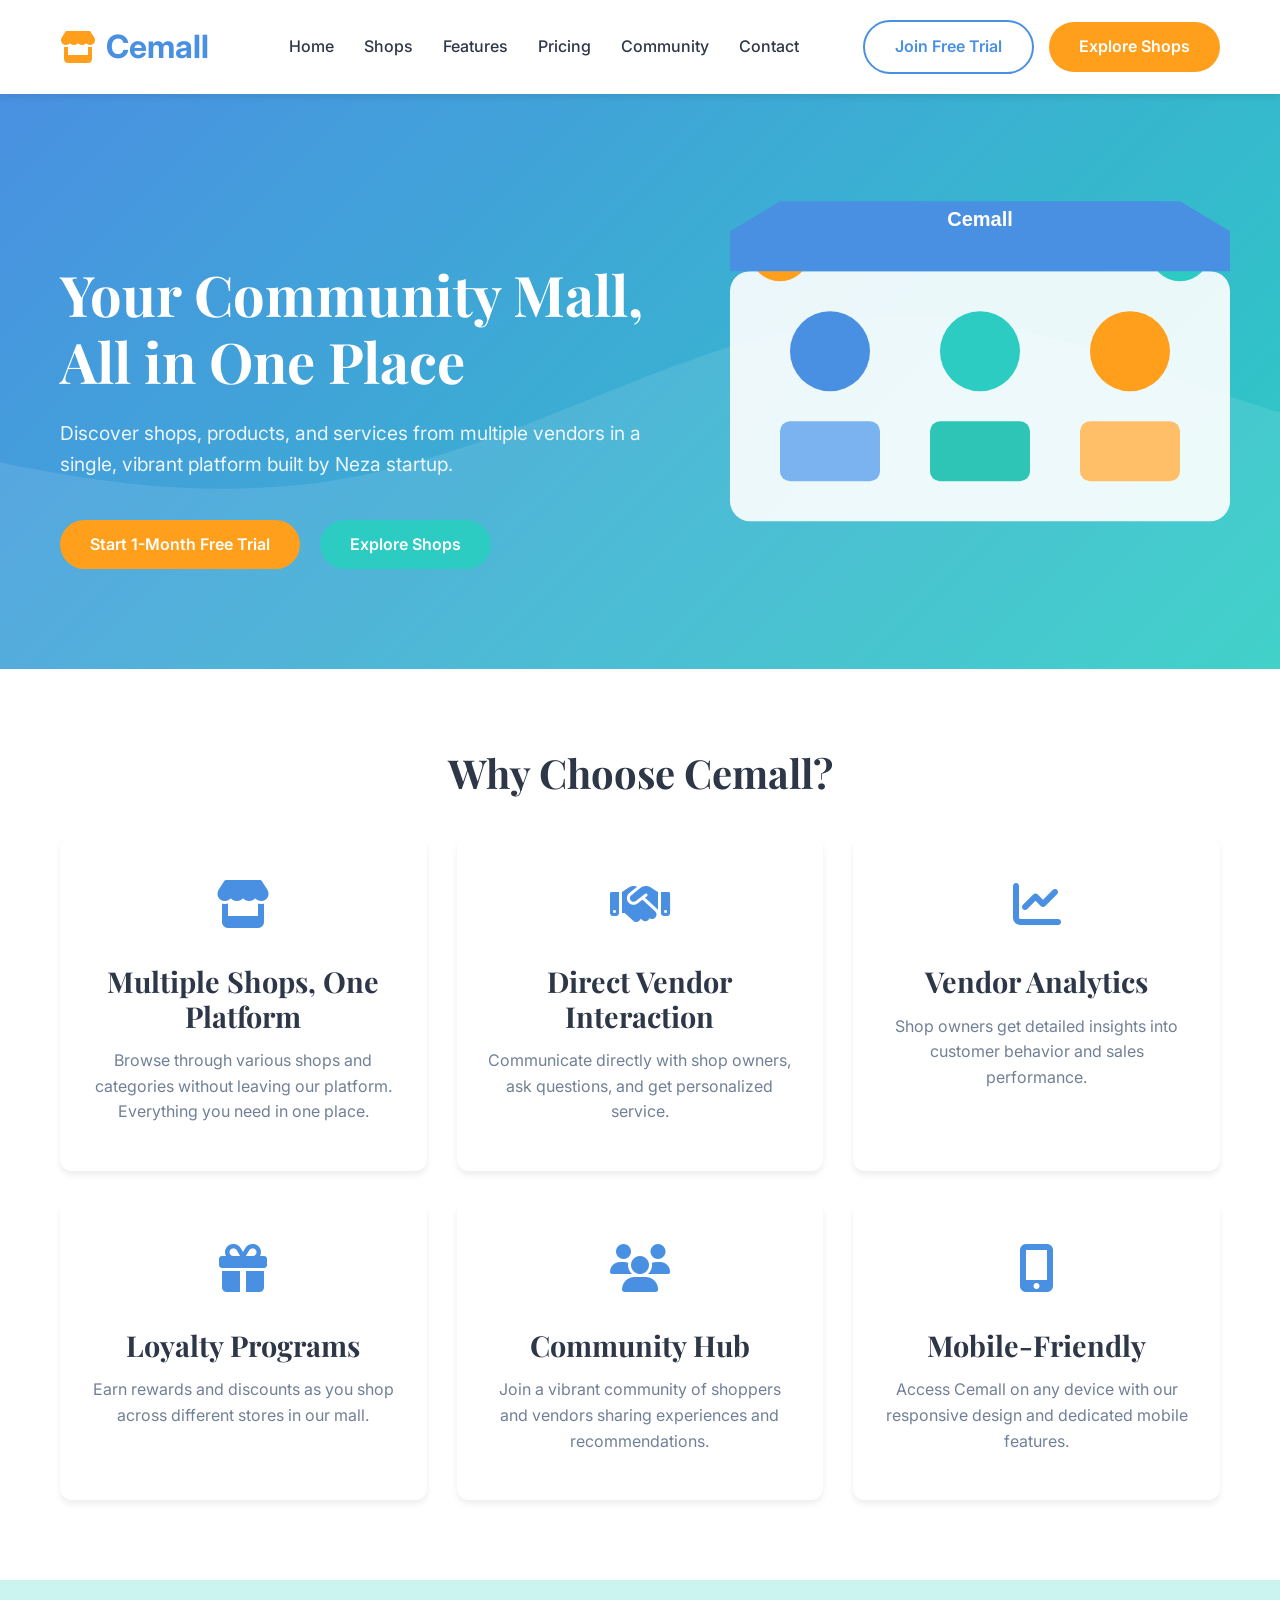
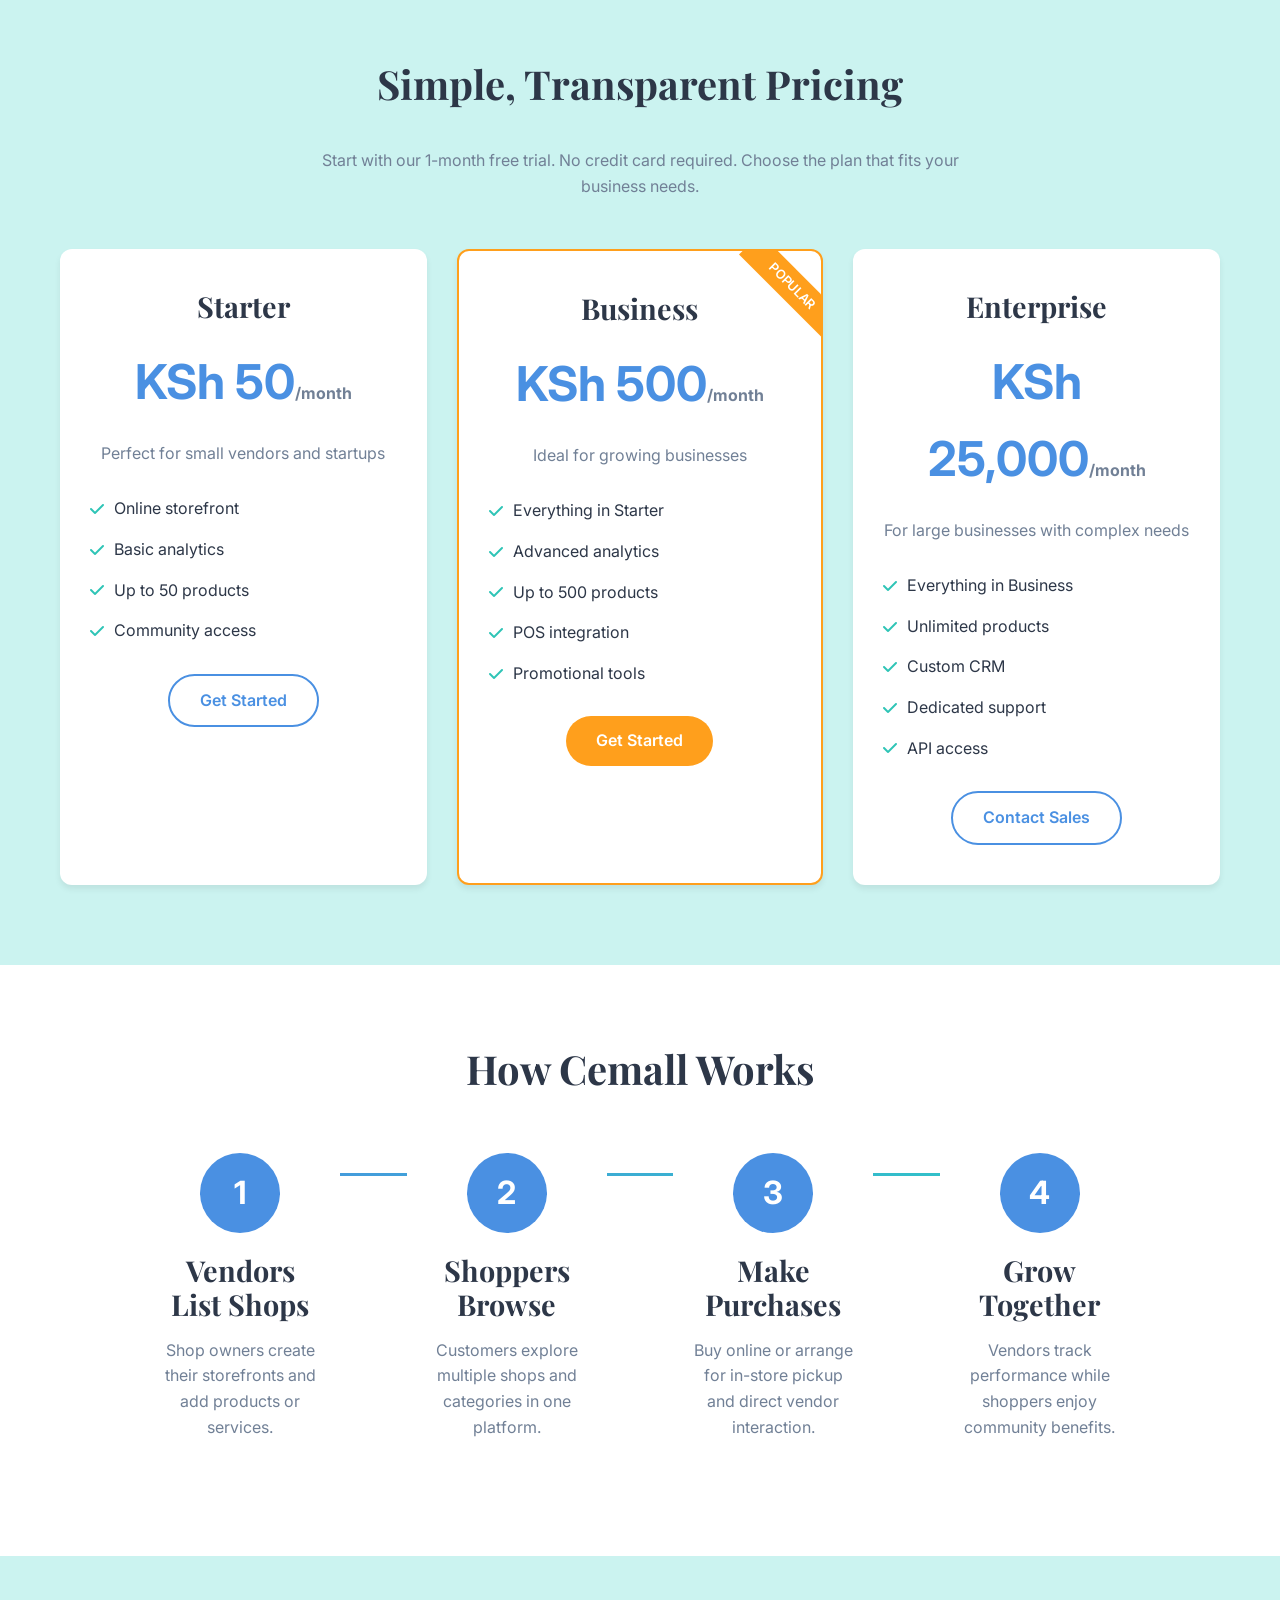
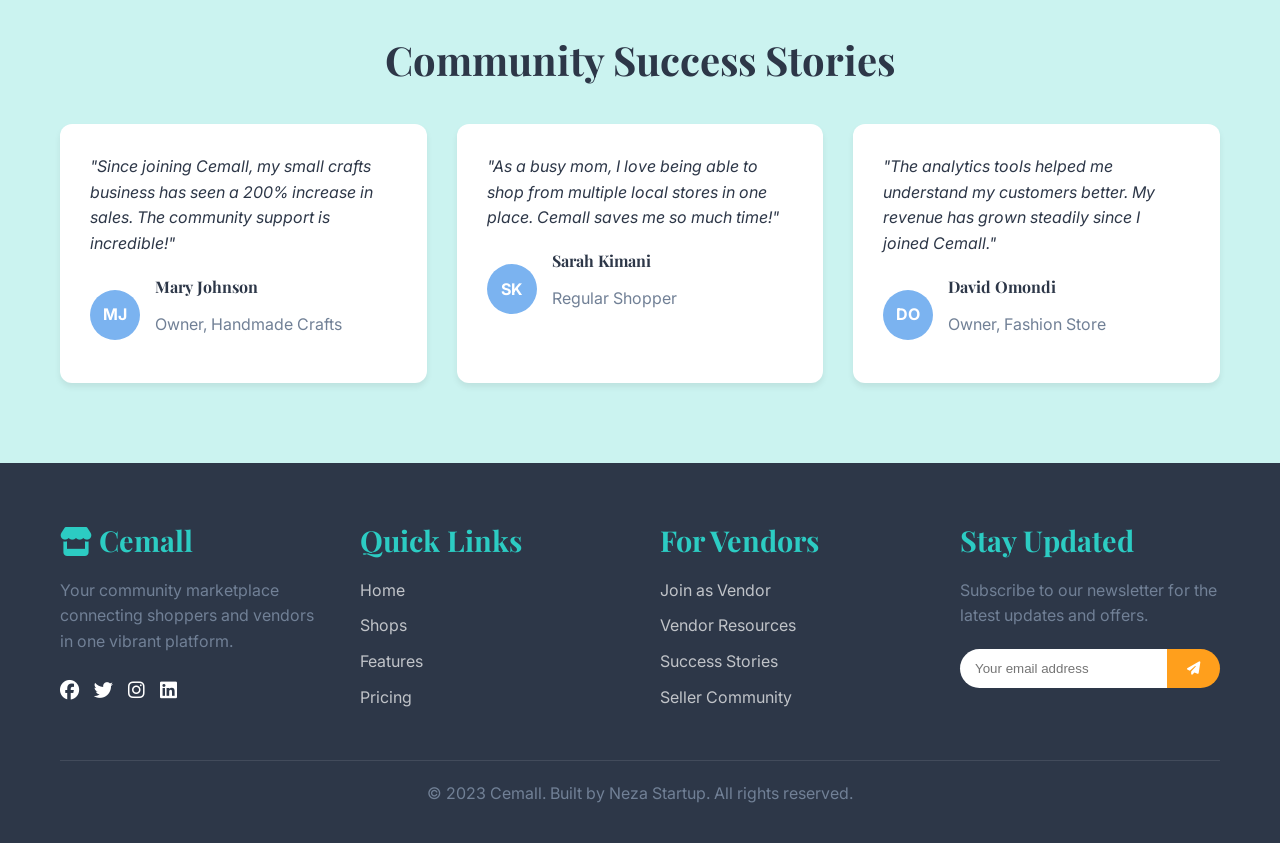
==== index.html @ 650019e2 "BeingCemall" ====
<!DOCTYPE html>
<html lang="en">

<head>
    <meta charset="UTF-8">
    <meta name="viewport" content="width=device-width, initial-scale=1.0">
    <title>Cemall - Community Enterprise Mall</title>
    <meta name="description"
        content="Discover shops, products, and services from multiple vendors in a single, vibrant platform.">

    <!-- Open Graph Meta Tags -->
    <meta property="og:title" content="Cemall - Your Community Mall, All in One Place">
    <meta property="og:description"
        content="Discover shops, products, and services from multiple vendors in a single, vibrant platform.">
    <meta property="og:type" content="website">

    <!-- Fonts -->
    <link
        href="https://fonts.googleapis.com/css2?family=Inter:wght@300;400;500;600;700&family=Playfair+Display:wght@700&display=swap"
        rel="stylesheet">

    <!-- Icons -->
    <link rel="stylesheet" href="https://cdnjs.cloudflare.com/ajax/libs/font-awesome/6.4.0/css/all.min.css">

    <style>
        :root {
            --primary-blue: #4A90E2;
            --secondary-blue: #7BB3F0;
            --teal: #2CCCC3;
            --orange: #FF9F1C;
            --light-orange: #FFBF69;
            --green: #2EC4B6;
            --light-green: #CBF3F0;
            --dark-text: #2D3748;
            --light-text: #718096;
            --background: #F7FAFC;
            --white: #FFFFFF;
            --shadow: 0 4px 6px rgba(0, 0, 0, 0.07);
            --shadow-lg: 0 10px 15px rgba(0, 0, 0, 0.1);
            --border-radius: 12px;
            --transition: all 0.3s ease;
        }

        * {
            margin: 0;
            padding: 0;
            box-sizing: border-box;
        }

        body {
            font-family: 'Inter', sans-serif;
            line-height: 1.6;
            color: var(--dark-text);
            background-color: var(--background);
            overflow-x: hidden;
        }

        h1,
        h2,
        h3,
        h4 {
            font-family: 'Playfair Display', serif;
            margin-bottom: 1rem;
            line-height: 1.2;
        }

        h1 {
            font-size: 3rem;
        }

        h2 {
            font-size: 2.5rem;
            text-align: center;
            margin-bottom: 2.5rem;
        }

        h3 {
            font-size: 1.8rem;
        }

        p {
            margin-bottom: 1rem;
            color: var(--light-text);
        }

        .container {
            width: 100%;
            max-width: 1200px;
            margin: 0 auto;
            padding: 0 20px;
        }

        section {
            padding: 80px 0;
        }

        .btn {
            display: inline-block;
            padding: 12px 30px;
            border-radius: 50px;
            font-weight: 600;
            text-decoration: none;
            text-align: center;
            cursor: pointer;
            transition: var(--transition);
            border: none;
            font-size: 1rem;
        }

        .btn-primary {
            background-color: var(--orange);
            color: white;
        }

        .btn-primary:hover {
            background-color: var(--light-orange);
            transform: translateY(-3px);
            box-shadow: var(--shadow-lg);
        }

        .btn-secondary {
            background-color: var(--teal);
            color: white;
        }

        .btn-secondary:hover {
            background-color: var(--green);
            transform: translateY(-3px);
            box-shadow: var(--shadow-lg);
        }

        .btn-outline {
            background-color: transparent;
            border: 2px solid var(--primary-blue);
            color: var(--primary-blue);
        }

        .btn-outline:hover {
            background-color: var(--primary-blue);
            color: white;
            transform: translateY(-3px);
        }

        /* Header Styles */
        header {
            background-color: var(--white);
            box-shadow: var(--shadow);
            position: fixed;
            width: 100%;
            top: 0;
            z-index: 1000;
        }

        .navbar {
            display: flex;
            justify-content: space-between;
            align-items: center;
            padding: 20px 0;
        }

        .logo {
            font-size: 2rem;
            font-weight: 700;
            color: var(--primary-blue);
            text-decoration: none;
            display: flex;
            align-items: center;
        }

        .logo i {
            margin-right: 10px;
            color: var(--orange);
        }

        .nav-links {
            display: flex;
            list-style: none;
        }

        .nav-links li {
            margin-left: 30px;
        }

        .nav-links a {
            text-decoration: none;
            color: var(--dark-text);
            font-weight: 500;
            transition: var(--transition);
        }

        .nav-links a:hover {
            color: var(--primary-blue);
        }

        .nav-actions {
            display: flex;
            align-items: center;
        }

        .nav-actions .btn {
            margin-left: 15px;
        }

        .hamburger {
            display: none;
            cursor: pointer;
            font-size: 1.5rem;
        }

        /* Hero Section */
        .hero {
            background: linear-gradient(135deg, var(--primary-blue) 0%, var(--teal) 100%);
            color: white;
            padding: 180px 0 100px;
            margin-top: 80px;
            position: relative;
            overflow: hidden;
        }

        .hero::before {
            content: "";
            position: absolute;
            top: 0;
            left: 0;
            width: 100%;
            height: 100%;
            background-image: url('data:image/svg+xml;utf8,<svg xmlns="http://www.w3.org/2000/svg" viewBox="0 0 1440 320"><path fill="%23ffffff" fill-opacity="0.1" d="M0,96L48,112C96,128,192,160,288,186.7C384,213,480,235,576,213.3C672,192,768,128,864,128C960,128,1056,192,1152,197.3C1248,203,1344,149,1392,122.7L1440,96L1440,320L1392,320C1344,320,1248,320,1152,320C1056,320,960,320,864,320C768,320,672,320,576,320C480,320,384,320,288,320C192,320,96,320,48,320L0,320Z"></path></svg>');
            background-size: cover;
            background-position: center;
        }

        .hero-content {
            position: relative;
            z-index: 1;
            max-width: 600px;
        }

        .hero h1 {
            font-size: 3.5rem;
            margin-bottom: 1.5rem;
            color: white;
        }

        .hero p {
            font-size: 1.2rem;
            margin-bottom: 2.5rem;
            color: rgba(255, 255, 255, 0.9);
        }

        .hero-actions {
            display: flex;
            gap: 20px;
        }

        .hero-image {
            position: absolute;
            right: 0;
            top: 50%;
            transform: translateY(-50%);
            width: 50%;
            max-width: 600px;
            z-index: 1;
        }

        .hero-image img {
            width: 100%;
            height: auto;
        }

        /* Features Section */
        .features {
            background-color: var(--white);
        }

        .features-grid {
            display: grid;
            grid-template-columns: repeat(auto-fit, minmax(300px, 1fr));
            gap: 30px;
        }

        .feature-card {
            background: var(--white);
            border-radius: var(--border-radius);
            padding: 30px;
            box-shadow: var(--shadow);
            transition: var(--transition);
            text-align: center;
        }

        .feature-card:hover {
            transform: translateY(-10px);
            box-shadow: var(--shadow-lg);
        }

        .feature-icon {
            font-size: 3rem;
            margin-bottom: 20px;
            color: var(--primary-blue);
        }

        .feature-card h3 {
            margin-bottom: 15px;
        }

        /* Pricing Section */
        .pricing {
            background-color: var(--light-green);
        }

        .pricing-intro {
            text-align: center;
            max-width: 700px;
            margin: 0 auto 50px;
        }

        .pricing-grid {
            display: grid;
            grid-template-columns: repeat(auto-fit, minmax(300px, 1fr));
            gap: 30px;
        }

        .pricing-card {
            background: var(--white);
            border-radius: var(--border-radius);
            padding: 40px 30px;
            box-shadow: var(--shadow);
            transition: var(--transition);
            text-align: center;
            position: relative;
            overflow: hidden;
        }

        .pricing-card.featured {
            transform: scale(1.05);
            border: 2px solid var(--orange);
        }

        .pricing-card.featured::before {
            content: "POPULAR";
            position: absolute;
            top: 20px;
            right: -30px;
            background: var(--orange);
            color: white;
            padding: 5px 30px;
            transform: rotate(45deg);
            font-size: 0.8rem;
            font-weight: 600;
        }

        .pricing-card:hover {
            transform: translateY(-10px);
            box-shadow: var(--shadow-lg);
        }

        .pricing-card.featured:hover {
            transform: scale(1.05) translateY(-10px);
        }

        .price {
            font-size: 3rem;
            font-weight: 700;
            color: var(--primary-blue);
            margin: 20px 0;
        }

        .price span {
            font-size: 1rem;
            color: var(--light-text);
        }

        .pricing-features {
            list-style: none;
            margin: 30px 0;
            text-align: left;
        }

        .pricing-features li {
            margin-bottom: 15px;
            display: flex;
            align-items: center;
        }

        .pricing-features li i {
            color: var(--green);
            margin-right: 10px;
        }

        /* How It Works Section */
        .how-it-works {
            background-color: var(--white);
        }

        .steps {
            display: flex;
            justify-content: space-between;
            max-width: 1000px;
            margin: 0 auto;
            position: relative;
        }

        .steps::before {
            content: "";
            position: absolute;
            top: 40px;
            left: 0;
            width: 100%;
            height: 3px;
            background: linear-gradient(to right, var(--primary-blue), var(--teal));
            z-index: 0;
        }

        .step {
            text-align: center;
            position: relative;
            z-index: 1;
            background: var(--white);
            padding: 20px;
            width: 200px;
        }

        .step-number {
            width: 80px;
            height: 80px;
            border-radius: 50%;
            background: var(--primary-blue);
            color: white;
            display: flex;
            align-items: center;
            justify-content: center;
            font-size: 2rem;
            font-weight: 700;
            margin: 0 auto 20px;
        }

        /* Testimonials Section */
        .testimonials {
            background-color: var(--light-green);
        }

        .testimonials-grid {
            display: grid;
            grid-template-columns: repeat(auto-fit, minmax(300px, 1fr));
            gap: 30px;
        }

        .testimonial-card {
            background: var(--white);
            border-radius: var(--border-radius);
            padding: 30px;
            box-shadow: var(--shadow);
        }

        .testimonial-content {
            font-style: italic;
            margin-bottom: 20px;
        }

        .testimonial-author {
            display: flex;
            align-items: center;
        }

        .author-avatar {
            width: 50px;
            height: 50px;
            border-radius: 50%;
            background-color: var(--secondary-blue);
            display: flex;
            align-items: center;
            justify-content: center;
            color: white;
            font-weight: 700;
            margin-right: 15px;
        }

        /* Footer */
        footer {
            background-color: var(--dark-text);
            color: var(--white);
            padding: 60px 0 20px;
        }

        .footer-content {
            display: grid;
            grid-template-columns: repeat(auto-fit, minmax(250px, 1fr));
            gap: 40px;
            margin-bottom: 40px;
        }

        .footer-section h3 {
            color: var(--teal);
            margin-bottom: 20px;
        }

        .footer-links {
            list-style: none;
        }

        .footer-links li {
            margin-bottom: 10px;
        }

        .footer-links a {
            color: rgba(255, 255, 255, 0.7);
            text-decoration: none;
            transition: var(--transition);
        }

        .footer-links a:hover {
            color: var(--teal);
        }

        .newsletter-form {
            display: flex;
            margin-top: 20px;
        }

        .newsletter-input {
            flex: 1;
            padding: 12px 15px;
            border: none;
            border-radius: 50px 0 0 50px;
            outline: none;
        }

        .newsletter-btn {
            background: var(--orange);
            color: white;
            border: none;
            padding: 0 20px;
            border-radius: 0 50px 50px 0;
            cursor: pointer;
        }

        .social-links {
            display: flex;
            gap: 15px;
            margin-top: 20px;
        }

        .social-links a {
            color: white;
            font-size: 1.2rem;
            transition: var(--transition);
        }

        .social-links a:hover {
            color: var(--teal);
        }

        .footer-bottom {
            text-align: center;
            padding-top: 20px;
            border-top: 1px solid rgba(255, 255, 255, 0.1);
            color: rgba(255, 255, 255, 0.7);
        }

        /* Responsive Design */
        @media (max-width: 992px) {
            h1 {
                font-size: 2.5rem;
            }

            h2 {
                font-size: 2rem;
            }

            .hero-image {
                display: none;
            }

            .hero-content {
                max-width: 100%;
                text-align: center;
            }

            .steps {
                flex-direction: column;
                align-items: center;
            }

            .steps::before {
                display: none;
            }

            .step {
                margin-bottom: 40px;
                width: 100%;
                max-width: 400px;
            }
        }

        @media (max-width: 768px) {
            .navbar {
                flex-wrap: wrap;
            }

            .nav-links {
                display: none;
                width: 100%;
                flex-direction: column;
                margin-top: 20px;
            }

            .nav-links.active {
                display: flex;
            }

            .nav-links li {
                margin: 10px 0;
            }

            .hamburger {
                display: block;
            }

            .nav-actions {
                margin-left: auto;
            }

            .hero-actions {
                flex-direction: column;
                align-items: center;
            }

            .pricing-card.featured {
                transform: scale(1);
            }

            .pricing-card.featured:hover {
                transform: translateY(-10px);
            }
        }

        @media (max-width: 576px) {
            section {
                padding: 60px 0;
            }

            h1 {
                font-size: 2rem;
            }

            h2 {
                font-size: 1.8rem;
            }

            .hero {
                padding: 150px 0 80px;
            }
        }

        /* Animation Classes */
        .fade-in {
            opacity: 0;
            transform: translateY(30px);
            transition: opacity 0.6s ease, transform 0.6s ease;
        }

        .fade-in.visible {
            opacity: 1;
            transform: translateY(0);
        }
    </style>
</head>

<body>
    <!-- Header -->
    <header>
        <div class="container">
            <nav class="navbar">
                <a href="#" class="logo">
                    <i class="fas fa-store"></i>
                    Cemall
                </a>

                <ul class="nav-links">
                    <li><a href="#">Home</a></li>
                    <li><a href="#features">Shops</a></li>
                    <li><a href="#features">Features</a></li>
                    <li><a href="#pricing">Pricing</a></li>
                    <li><a href="#testimonials">Community</a></li>
                    <li><a href="#contact">Contact</a></li>
                </ul>

                <div class="nav-actions">
                    <a href="#" class="btn btn-outline">Join Free Trial</a>
                    <a href="#" class="btn btn-primary">Explore Shops</a>
                    <div class="hamburger">
                        <i class="fas fa-bars"></i>
                    </div>
                </div>
            </nav>
        </div>
    </header>

    <!-- Hero Section -->
    <section class="hero">
        <div class="container">
            <div class="hero-content fade-in">
                <h1>Your Community Mall, All in One Place</h1>
                <p>Discover shops, products, and services from multiple vendors in a single, vibrant platform built by
                    Neza startup.</p>
                <div class="hero-actions">
                    <a href="#" class="btn btn-primary">Start 1-Month Free Trial</a>
                    <a href="#" class="btn btn-secondary">Explore Shops</a>
                </div>
            </div>
            <div class="hero-image">
                <!-- Illustration placeholder -->
                <svg viewBox="0 0 600 400" xmlns="http://www.w3.org/2000/svg">
                    <rect x="50" y="100" width="500" height="250" rx="20" fill="#FFFFFF" opacity="0.9" />
                    <circle cx="150" cy="180" r="40" fill="#4A90E2" />
                    <circle cx="300" cy="180" r="40" fill="#2CCCC3" />
                    <circle cx="450" cy="180" r="40" fill="#FF9F1C" />
                    <rect x="100" y="250" width="100" height="60" rx="10" fill="#7BB3F0" />
                    <rect x="250" y="250" width="100" height="60" rx="10" fill="#2EC4B6" />
                    <rect x="400" y="250" width="100" height="60" rx="10" fill="#FFBF69" />
                    <circle cx="100" cy="80" r="30" fill="#FF9F1C" />
                    <circle cx="500" cy="80" r="30" fill="#2CCCC3" />
                    <path d="M50 100 L50 60 L100 30 L500 30 L550 60 L550 100 Z" fill="#4A90E2" />
                    <text x="300" y="55" text-anchor="middle" fill="white" font-family="Arial" font-size="20"
                        font-weight="bold">Cemall</text>
                </svg>
            </div>
        </div>
    </section>

    <!-- Features Section -->
    <section id="features" class="features">
        <div class="container">
            <h2>Why Choose Cemall?</h2>
            <div class="features-grid">
                <div class="feature-card fade-in">
                    <div class="feature-icon">
                        <i class="fas fa-store"></i>
                    </div>
                    <h3>Multiple Shops, One Platform</h3>
                    <p>Browse through various shops and categories without leaving our platform. Everything you need in
                        one place.</p>
                </div>

                <div class="feature-card fade-in">
                    <div class="feature-icon">
                        <i class="fas fa-handshake"></i>
                    </div>
                    <h3>Direct Vendor Interaction</h3>
                    <p>Communicate directly with shop owners, ask questions, and get personalized service.</p>
                </div>

                <div class="feature-card fade-in">
                    <div class="feature-icon">
                        <i class="fas fa-chart-line"></i>
                    </div>
                    <h3>Vendor Analytics</h3>
                    <p>Shop owners get detailed insights into customer behavior and sales performance.</p>
                </div>

                <div class="feature-card fade-in">
                    <div class="feature-icon">
                        <i class="fas fa-gift"></i>
                    </div>
                    <h3>Loyalty Programs</h3>
                    <p>Earn rewards and discounts as you shop across different stores in our mall.</p>
                </div>

                <div class="feature-card fade-in">
                    <div class="feature-icon">
                        <i class="fas fa-users"></i>
                    </div>
                    <h3>Community Hub</h3>
                    <p>Join a vibrant community of shoppers and vendors sharing experiences and recommendations.</p>
                </div>

                <div class="feature-card fade-in">
                    <div class="feature-icon">
                        <i class="fas fa-mobile-alt"></i>
                    </div>
                    <h3>Mobile-Friendly</h3>
                    <p>Access Cemall on any device with our responsive design and dedicated mobile features.</p>
                </div>
            </div>
        </div>
    </section>

    <!-- Pricing Section -->
    <section id="pricing" class="pricing">
        <div class="container">
            <h2>Simple, Transparent Pricing</h2>
            <div class="pricing-intro">
                <p>Start with our 1-month free trial. No credit card required. Choose the plan that fits your business
                    needs.</p>
            </div>

            <div class="pricing-grid">
                <div class="pricing-card fade-in">
                    <h3>Starter</h3>
                    <div class="price">KSh 50<span>/month</span></div>
                    <p>Perfect for small vendors and startups</p>
                    <ul class="pricing-features">
                        <li><i class="fas fa-check"></i> Online storefront</li>
                        <li><i class="fas fa-check"></i> Basic analytics</li>
                        <li><i class="fas fa-check"></i> Up to 50 products</li>
                        <li><i class="fas fa-check"></i> Community access</li>
                    </ul>
                    <a href="#" class="btn btn-outline">Get Started</a>
                </div>

                <div class="pricing-card featured fade-in">
                    <h3>Business</h3>
                    <div class="price">KSh 500<span>/month</span></div>
                    <p>Ideal for growing businesses</p>
                    <ul class="pricing-features">
                        <li><i class="fas fa-check"></i> Everything in Starter</li>
                        <li><i class="fas fa-check"></i> Advanced analytics</li>
                        <li><i class="fas fa-check"></i> Up to 500 products</li>
                        <li><i class="fas fa-check"></i> POS integration</li>
                        <li><i class="fas fa-check"></i> Promotional tools</li>
                    </ul>
                    <a href="#" class="btn btn-primary">Get Started</a>
                </div>

                <div class="pricing-card fade-in">
                    <h3>Enterprise</h3>
                    <div class="price">KSh 25,000<span>/month</span></div>
                    <p>For large businesses with complex needs</p>
                    <ul class="pricing-features">
                        <li><i class="fas fa-check"></i> Everything in Business</li>
                        <li><i class="fas fa-check"></i> Unlimited products</li>
                        <li><i class="fas fa-check"></i> Custom CRM</li>
                        <li><i class="fas fa-check"></i> Dedicated support</li>
                        <li><i class="fas fa-check"></i> API access</li>
                    </ul>
                    <a href="#" class="btn btn-outline">Contact Sales</a>
                </div>
            </div>
        </div>
    </section>

    <!-- How It Works Section -->
    <section class="how-it-works">
        <div class="container">
            <h2>How Cemall Works</h2>
            <div class="steps">
                <div class="step fade-in">
                    <div class="step-number">1</div>
                    <h3>Vendors List Shops</h3>
                    <p>Shop owners create their storefronts and add products or services.</p>
                </div>

                <div class="step fade-in">
                    <div class="step-number">2</div>
                    <h3>Shoppers Browse</h3>
                    <p>Customers explore multiple shops and categories in one platform.</p>
                </div>

                <div class="step fade-in">
                    <div class="step-number">3</div>
                    <h3>Make Purchases</h3>
                    <p>Buy online or arrange for in-store pickup and direct vendor interaction.</p>
                </div>

                <div class="step fade-in">
                    <div class="step-number">4</div>
                    <h3>Grow Together</h3>
                    <p>Vendors track performance while shoppers enjoy community benefits.</p>
                </div>
            </div>
        </div>
    </section>

    <!-- Testimonials Section -->
    <section id="testimonials" class="testimonials">
        <div class="container">
            <h2>Community Success Stories</h2>
            <div class="testimonials-grid">
                <div class="testimonial-card fade-in">
                    <div class="testimonial-content">
                        "Since joining Cemall, my small crafts business has seen a 200% increase in sales. The community
                        support is incredible!"
                    </div>
                    <div class="testimonial-author">
                        <div class="author-avatar">MJ</div>
                        <div>
                            <h4>Mary Johnson</h4>
                            <p>Owner, Handmade Crafts</p>
                        </div>
                    </div>
                </div>

                <div class="testimonial-card fade-in">
                    <div class="testimonial-content">
                        "As a busy mom, I love being able to shop from multiple local stores in one place. Cemall saves
                        me so much time!"
                    </div>
                    <div class="testimonial-author">
                        <div class="author-avatar">SK</div>
                        <div>
                            <h4>Sarah Kimani</h4>
                            <p>Regular Shopper</p>
                        </div>
                    </div>
                </div>

                <div class="testimonial-card fade-in">
                    <div class="testimonial-content">
                        "The analytics tools helped me understand my customers better. My revenue has grown steadily
                        since I joined Cemall."
                    </div>
                    <div class="testimonial-author">
                        <div class="author-avatar">DO</div>
                        <div>
                            <h4>David Omondi</h4>
                            <p>Owner, Fashion Store</p>
                        </div>
                    </div>
                </div>
            </div>
        </div>
    </section>

    <!-- Footer -->
    <footer id="contact">
        <div class="container">
            <div class="footer-content">
                <div class="footer-section">
                    <h3><i class="fas fa-store"></i> Cemall</h3>
                    <p>Your community marketplace connecting shoppers and vendors in one vibrant platform.</p>
                    <div class="social-links">
                        <a href="#"><i class="fab fa-facebook"></i></a>
                        <a href="#"><i class="fab fa-twitter"></i></a>
                        <a href="#"><i class="fab fa-instagram"></i></a>
                        <a href="#"><i class="fab fa-linkedin"></i></a>
                    </div>
                </div>

                <div class="footer-section">
                    <h3>Quick Links</h3>
                    <ul class="footer-links">
                        <li><a href="#">Home</a></li>
                        <li><a href="#features">Shops</a></li>
                        <li><a href="#features">Features</a></li>
                        <li><a href="#pricing">Pricing</a></li>
                    </ul>
                </div>

                <div class="footer-section">
                    <h3>For Vendors</h3>
                    <ul class="footer-links">
                        <li><a href="#">Join as Vendor</a></li>
                        <li><a href="#">Vendor Resources</a></li>
                        <li><a href="#">Success Stories</a></li>
                        <li><a href="#">Seller Community</a></li>
                    </ul>
                </div>

                <div class="footer-section">
                    <h3>Stay Updated</h3>
                    <p>Subscribe to our newsletter for the latest updates and offers.</p>
                    <form class="newsletter-form">
                        <input type="email" class="newsletter-input" placeholder="Your email address">
                        <button type="submit" class="newsletter-btn"><i class="fas fa-paper-plane"></i></button>
                    </form>
                </div>
            </div>

            <div class="footer-bottom">
                <p>&copy; 2023 Cemall. Built by Neza Startup. All rights reserved.</p>
            </div>
        </div>
    </footer>

    <script>
        // Mobile menu toggle
        document.querySelector('.hamburger').addEventListener('click', function () {
            document.querySelector('.nav-links').classList.toggle('active');
        });

        // Scroll animations
        function checkVisibility() {
            const elements = document.querySelectorAll('.fade-in');

            elements.forEach(element => {
                const elementTop = element.getBoundingClientRect().top;
                const elementVisible = 150;

                if (elementTop < window.innerHeight - elementVisible) {
                    element.classList.add('visible');
                }
            });
        }

        // Check visibility on scroll and load
        window.addEventListener('scroll', checkVisibility);
        window.addEventListener('load', checkVisibility);

        // Smooth scrolling for anchor links
        document.querySelectorAll('a[href^="#"]').forEach(anchor => {
            anchor.addEventListener('click', function (e) {
                e.preventDefault();

                const targetId = this.getAttribute('href');
                if (targetId === '#') return;

                const targetElement = document.querySelector(targetId);
                if (targetElement) {
                    window.scrollTo({
                        top: targetElement.offsetTop - 80,
                        behavior: 'smooth'
                    });

                    // Close mobile menu if open
                    document.querySelector('.nav-links').classList.remove('active');
                }
            });
        });

        // Add animation to pricing cards on hover
        document.querySelectorAll('.pricing-card').forEach(card => {
            card.addEventListener('mouseenter', function () {
                this.style.transform = this.classList.contains('featured') ?
                    'scale(1.05) translateY(-10px)' : 'translateY(-10px)';
            });

            card.addEventListener('mouseleave', function () {
                this.style.transform = this.classList.contains('featured') ?
                    'scale(1.05)' : 'translateY(0)';
            });
        });
    </script>
</body>

</html>
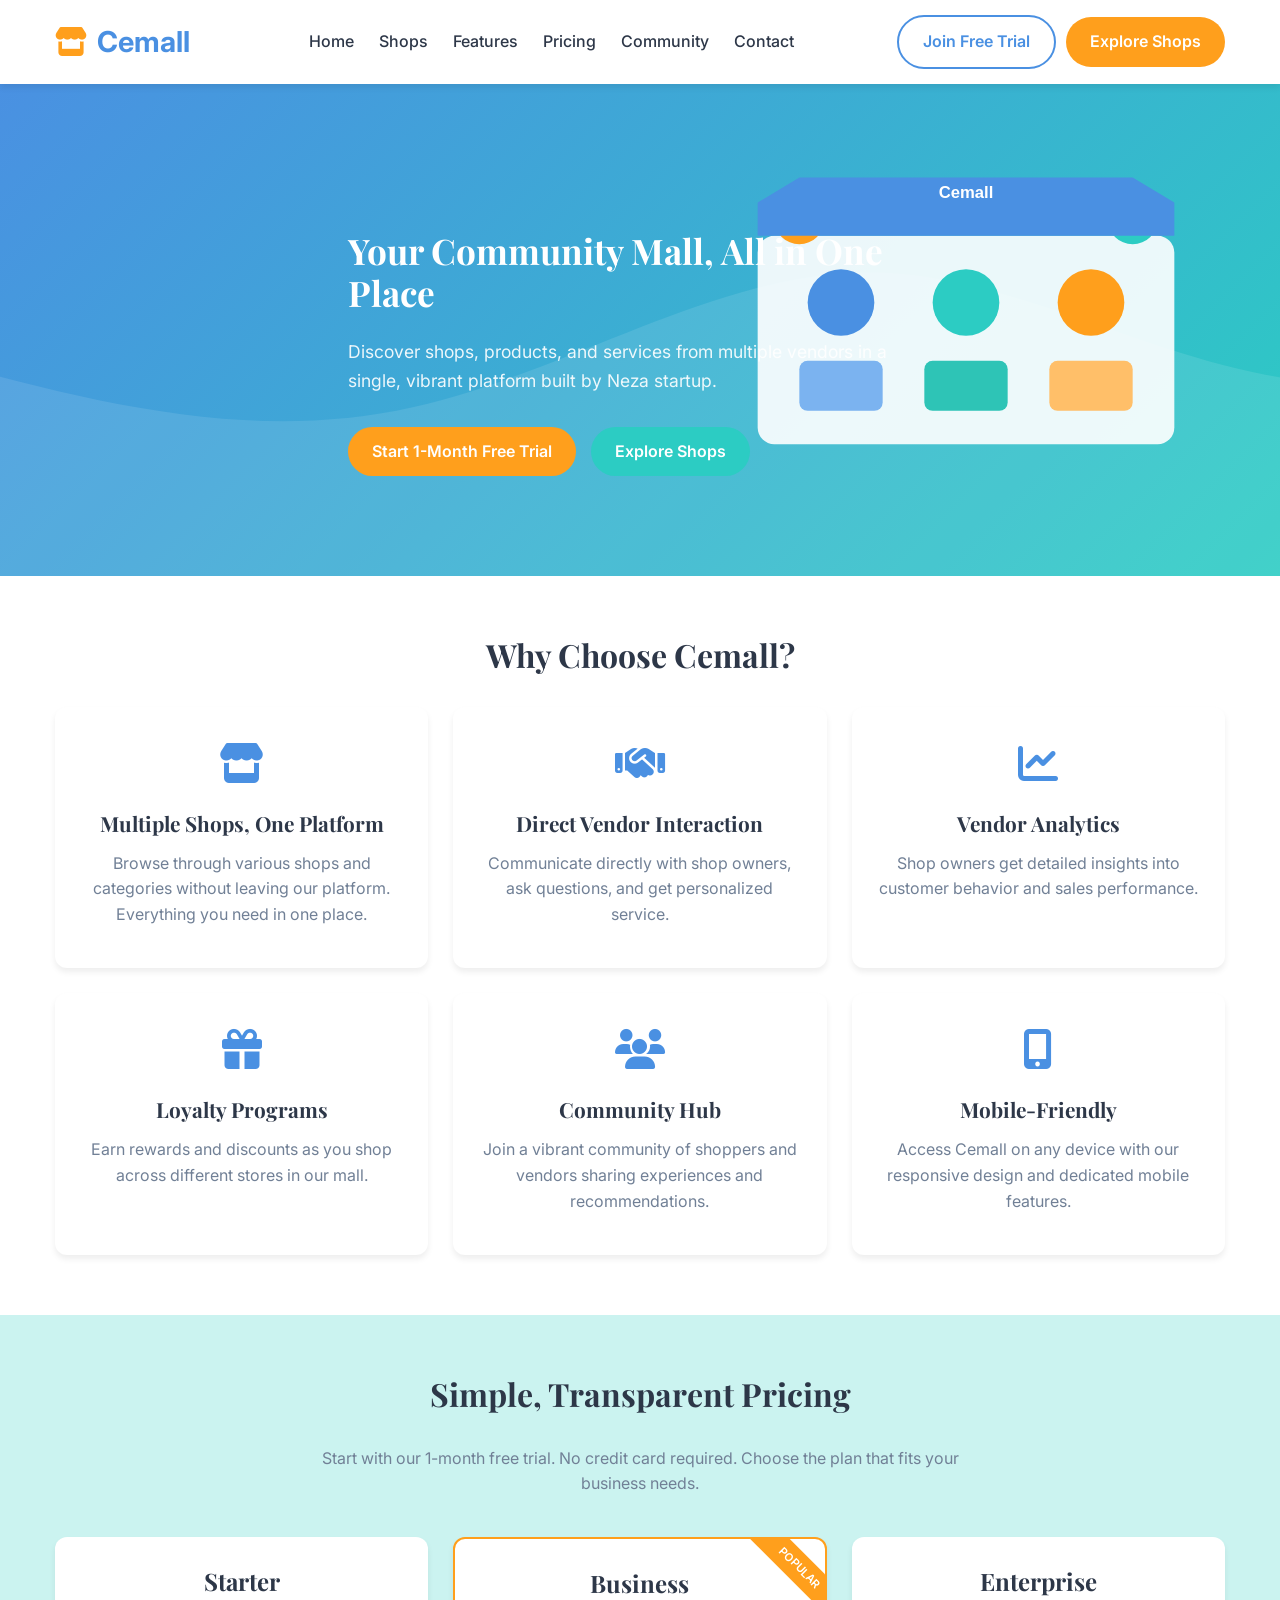
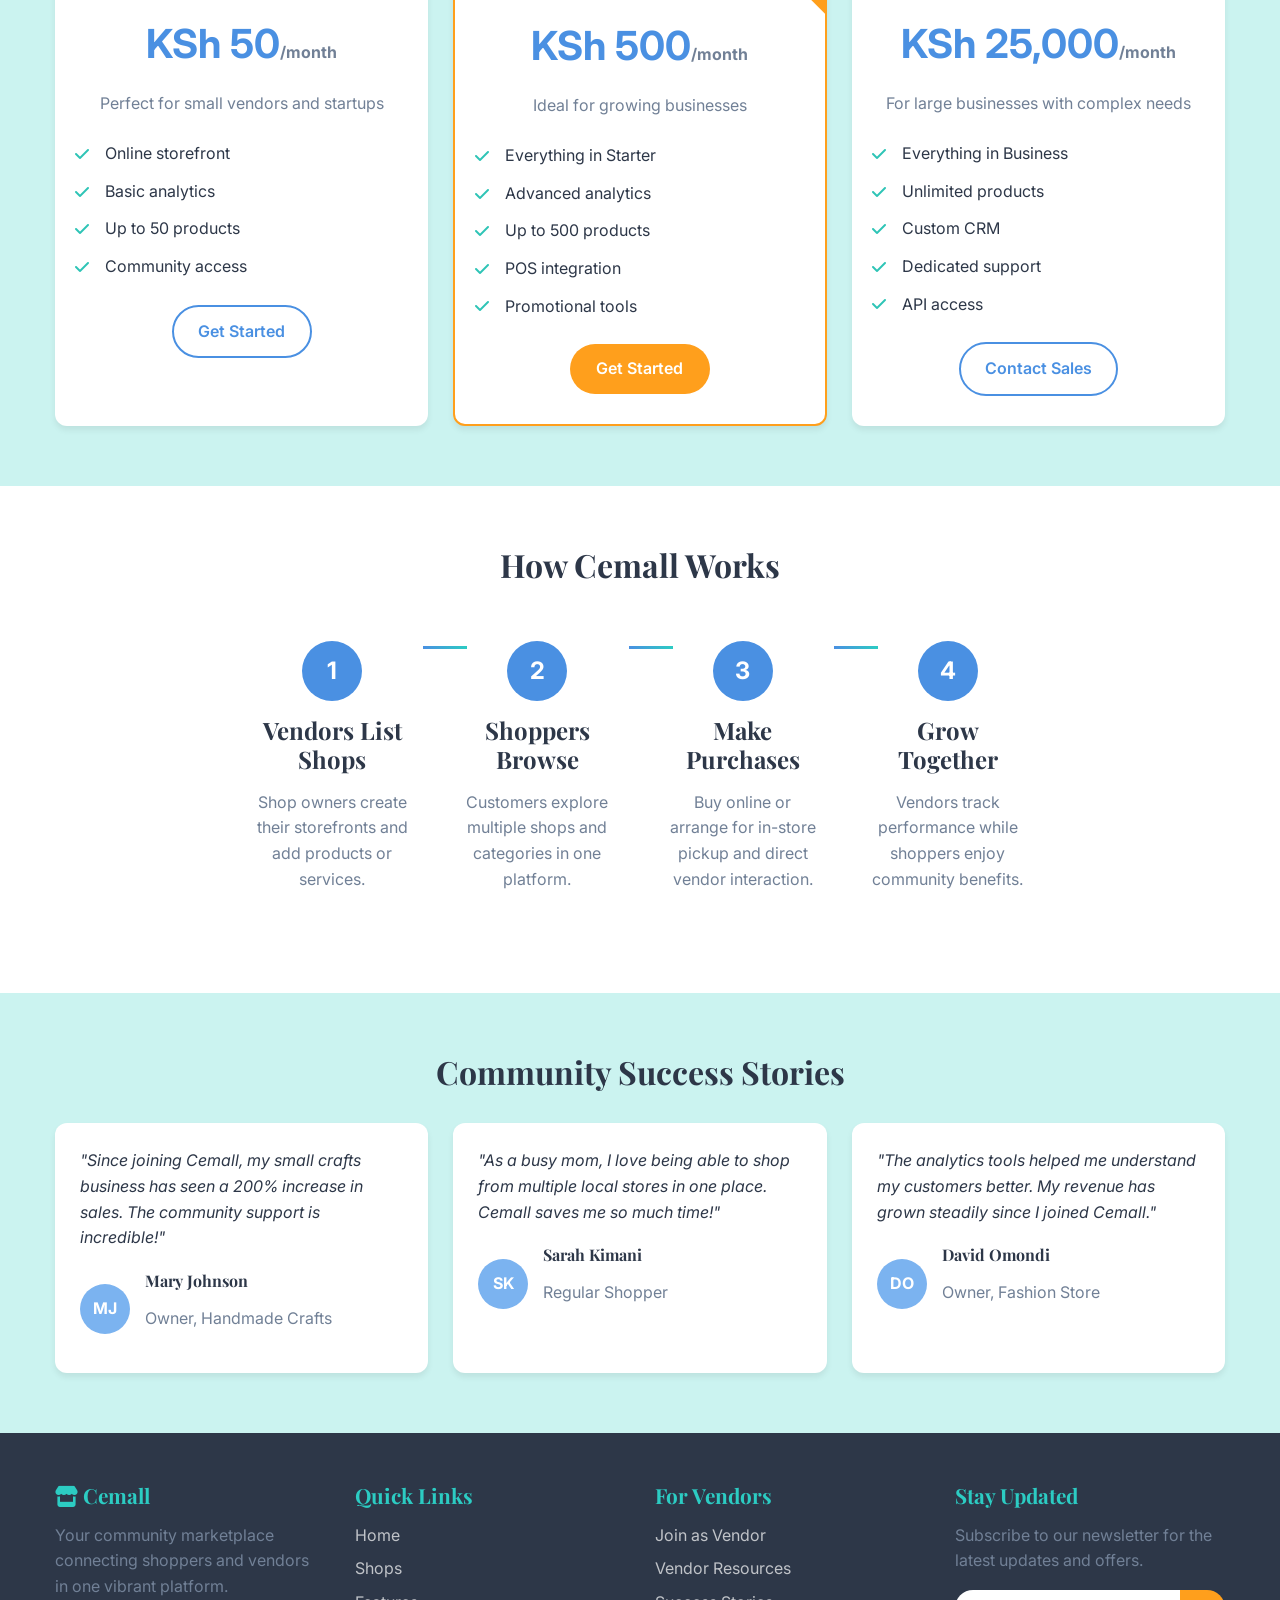
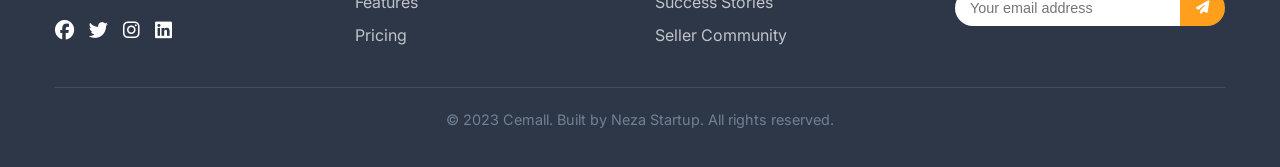
==== commit 185a3a18: "Mobile Responsive'" ====
--- a/index.html
+++ b/index.html
@@ -1,27 +1,22 @@
 <!DOCTYPE html>
 <html lang="en">
-
 <head>
     <meta charset="UTF-8">
     <meta name="viewport" content="width=device-width, initial-scale=1.0">
     <title>Cemall - Community Enterprise Mall</title>
-    <meta name="description"
-        content="Discover shops, products, and services from multiple vendors in a single, vibrant platform.">
-
+    <meta name="description" content="Discover shops, products, and services from multiple vendors in a single, vibrant platform.">
+    
     <!-- Open Graph Meta Tags -->
     <meta property="og:title" content="Cemall - Your Community Mall, All in One Place">
-    <meta property="og:description"
-        content="Discover shops, products, and services from multiple vendors in a single, vibrant platform.">
+    <meta property="og:description" content="Discover shops, products, and services from multiple vendors in a single, vibrant platform.">
     <meta property="og:type" content="website">
-
+    
     <!-- Fonts -->
-    <link
-        href="https://fonts.googleapis.com/css2?family=Inter:wght@300;400;500;600;700&family=Playfair+Display:wght@700&display=swap"
-        rel="stylesheet">
-
+    <link href="https://fonts.googleapis.com/css2?family=Inter:wght@300;400;500;600;700&family=Playfair+Display:wght@700&display=swap" rel="stylesheet">
+    
     <!-- Icons -->
     <link rel="stylesheet" href="https://cdnjs.cloudflare.com/ajax/libs/font-awesome/6.4.0/css/all.min.css">
-
+    
     <style>
         :root {
             --primary-blue: #4A90E2;
@@ -47,6 +42,10 @@
             box-sizing: border-box;
         }
 
+        html {
+            scroll-behavior: smooth;
+        }
+
         body {
             font-family: 'Inter', sans-serif;
             line-height: 1.6;
@@ -55,27 +54,24 @@
             overflow-x: hidden;
         }
 
-        h1,
-        h2,
-        h3,
-        h4 {
+        h1, h2, h3, h4 {
             font-family: 'Playfair Display', serif;
             margin-bottom: 1rem;
             line-height: 1.2;
         }
 
         h1 {
-            font-size: 3rem;
+            font-size: 2.5rem;
         }
 
         h2 {
-            font-size: 2.5rem;
+            font-size: 2rem;
             text-align: center;
-            margin-bottom: 2.5rem;
+            margin-bottom: 2rem;
         }
 
         h3 {
-            font-size: 1.8rem;
+            font-size: 1.5rem;
         }
 
         p {
@@ -87,16 +83,16 @@
             width: 100%;
             max-width: 1200px;
             margin: 0 auto;
-            padding: 0 20px;
+            padding: 0 15px;
         }
 
         section {
-            padding: 80px 0;
+            padding: 60px 0;
         }
 
         .btn {
             display: inline-block;
-            padding: 12px 30px;
+            padding: 12px 24px;
             border-radius: 50px;
             font-weight: 600;
             text-decoration: none;
@@ -105,6 +101,7 @@
             transition: var(--transition);
             border: none;
             font-size: 1rem;
+            min-width: 140px;
         }
 
         .btn-primary {
@@ -155,16 +152,17 @@
             display: flex;
             justify-content: space-between;
             align-items: center;
-            padding: 20px 0;
+            padding: 15px 0;
         }
 
         .logo {
-            font-size: 2rem;
+            font-size: 1.8rem;
             font-weight: 700;
             color: var(--primary-blue);
             text-decoration: none;
             display: flex;
             align-items: center;
+            z-index: 1001;
         }
 
         .logo i {
@@ -178,7 +176,7 @@
         }
 
         .nav-links li {
-            margin-left: 30px;
+            margin-left: 25px;
         }
 
         .nav-links a {
@@ -198,23 +196,28 @@
         }
 
         .nav-actions .btn {
-            margin-left: 15px;
+            margin-left: 10px;
         }
 
         .hamburger {
             display: none;
             cursor: pointer;
             font-size: 1.5rem;
+            background: none;
+            border: none;
+            color: var(--dark-text);
+            z-index: 1001;
         }
 
         /* Hero Section */
         .hero {
             background: linear-gradient(135deg, var(--primary-blue) 0%, var(--teal) 100%);
             color: white;
-            padding: 180px 0 100px;
-            margin-top: 80px;
+            padding: 140px 0 80px;
+            margin-top: 70px;
             position: relative;
             overflow: hidden;
+            text-align: center;
         }
 
         .hero::before {
@@ -232,39 +235,31 @@
         .hero-content {
             position: relative;
             z-index: 1;
-            max-width: 600px;
+            max-width: 800px;
+            margin: 0 auto;
         }
 
         .hero h1 {
-            font-size: 3.5rem;
+            font-size: 2.2rem;
             margin-bottom: 1.5rem;
             color: white;
         }
 
         .hero p {
-            font-size: 1.2rem;
-            margin-bottom: 2.5rem;
+            font-size: 1.1rem;
+            margin-bottom: 2rem;
             color: rgba(255, 255, 255, 0.9);
         }
 
         .hero-actions {
             display: flex;
-            gap: 20px;
+            gap: 15px;
+            justify-content: center;
+            flex-wrap: wrap;
         }
 
         .hero-image {
-            position: absolute;
-            right: 0;
-            top: 50%;
-            transform: translateY(-50%);
-            width: 50%;
-            max-width: 600px;
-            z-index: 1;
-        }
-
-        .hero-image img {
-            width: 100%;
-            height: auto;
+            display: none;
         }
 
         /* Features Section */
@@ -274,32 +269,33 @@
 
         .features-grid {
             display: grid;
-            grid-template-columns: repeat(auto-fit, minmax(300px, 1fr));
-            gap: 30px;
+            grid-template-columns: repeat(auto-fit, minmax(280px, 1fr));
+            gap: 25px;
         }
 
         .feature-card {
             background: var(--white);
             border-radius: var(--border-radius);
-            padding: 30px;
+            padding: 25px;
             box-shadow: var(--shadow);
             transition: var(--transition);
             text-align: center;
         }
 
         .feature-card:hover {
-            transform: translateY(-10px);
+            transform: translateY(-5px);
             box-shadow: var(--shadow-lg);
         }
 
         .feature-icon {
-            font-size: 3rem;
-            margin-bottom: 20px;
+            font-size: 2.5rem;
+            margin-bottom: 15px;
             color: var(--primary-blue);
         }
 
         .feature-card h3 {
             margin-bottom: 15px;
+            font-size: 1.3rem;
         }
 
         /* Pricing Section */
@@ -310,19 +306,19 @@
         .pricing-intro {
             text-align: center;
             max-width: 700px;
-            margin: 0 auto 50px;
+            margin: 0 auto 40px;
         }
 
         .pricing-grid {
             display: grid;
             grid-template-columns: repeat(auto-fit, minmax(300px, 1fr));
-            gap: 30px;
+            gap: 25px;
         }
 
         .pricing-card {
             background: var(--white);
             border-radius: var(--border-radius);
-            padding: 40px 30px;
+            padding: 30px 20px;
             box-shadow: var(--shadow);
             transition: var(--transition);
             text-align: center;
@@ -331,37 +327,32 @@
         }
 
         .pricing-card.featured {
-            transform: scale(1.05);
             border: 2px solid var(--orange);
         }
 
         .pricing-card.featured::before {
             content: "POPULAR";
             position: absolute;
-            top: 20px;
+            top: 15px;
             right: -30px;
             background: var(--orange);
             color: white;
             padding: 5px 30px;
             transform: rotate(45deg);
-            font-size: 0.8rem;
+            font-size: 0.7rem;
             font-weight: 600;
         }
 
         .pricing-card:hover {
-            transform: translateY(-10px);
+            transform: translateY(-5px);
             box-shadow: var(--shadow-lg);
         }
 
-        .pricing-card.featured:hover {
-            transform: scale(1.05) translateY(-10px);
-        }
-
         .price {
-            font-size: 3rem;
+            font-size: 2.5rem;
             font-weight: 700;
             color: var(--primary-blue);
-            margin: 20px 0;
+            margin: 15px 0;
         }
 
         .price span {
@@ -371,12 +362,12 @@
 
         .pricing-features {
             list-style: none;
-            margin: 30px 0;
+            margin: 25px 0;
             text-align: left;
         }
 
         .pricing-features li {
-            margin-bottom: 15px;
+            margin-bottom: 12px;
             display: flex;
             align-items: center;
         }
@@ -384,6 +375,7 @@
         .pricing-features li i {
             color: var(--green);
             margin-right: 10px;
+            min-width: 20px;
         }
 
         /* How It Works Section */
@@ -393,21 +385,11 @@
 
         .steps {
             display: flex;
-            justify-content: space-between;
-            max-width: 1000px;
+            flex-direction: column;
+            align-items: center;
+            max-width: 800px;
             margin: 0 auto;
             position: relative;
-        }
-
-        .steps::before {
-            content: "";
-            position: absolute;
-            top: 40px;
-            left: 0;
-            width: 100%;
-            height: 3px;
-            background: linear-gradient(to right, var(--primary-blue), var(--teal));
-            z-index: 0;
         }
 
         .step {
@@ -415,22 +397,29 @@
             position: relative;
             z-index: 1;
             background: var(--white);
-            padding: 20px;
-            width: 200px;
+            padding: 25px 15px;
+            width: 100%;
+            max-width: 400px;
+            margin-bottom: 30px;
+            border-left: 4px solid var(--primary-blue);
+        }
+
+        .step:last-child {
+            margin-bottom: 0;
         }
 
         .step-number {
-            width: 80px;
-            height: 80px;
+            width: 60px;
+            height: 60px;
             border-radius: 50%;
             background: var(--primary-blue);
             color: white;
             display: flex;
             align-items: center;
             justify-content: center;
-            font-size: 2rem;
+            font-size: 1.5rem;
             font-weight: 700;
-            margin: 0 auto 20px;
+            margin: 0 auto 15px;
         }
 
         /* Testimonials Section */
@@ -441,13 +430,13 @@
         .testimonials-grid {
             display: grid;
             grid-template-columns: repeat(auto-fit, minmax(300px, 1fr));
-            gap: 30px;
+            gap: 25px;
         }
 
         .testimonial-card {
             background: var(--white);
             border-radius: var(--border-radius);
-            padding: 30px;
+            padding: 25px;
             box-shadow: var(--shadow);
         }
 
@@ -472,25 +461,27 @@
             color: white;
             font-weight: 700;
             margin-right: 15px;
+            flex-shrink: 0;
         }
 
         /* Footer */
         footer {
             background-color: var(--dark-text);
             color: var(--white);
-            padding: 60px 0 20px;
+            padding: 50px 0 20px;
         }
 
         .footer-content {
             display: grid;
             grid-template-columns: repeat(auto-fit, minmax(250px, 1fr));
-            gap: 40px;
-            margin-bottom: 40px;
+            gap: 30px;
+            margin-bottom: 30px;
         }
 
         .footer-section h3 {
             color: var(--teal);
-            margin-bottom: 20px;
+            margin-bottom: 15px;
+            font-size: 1.3rem;
         }
 
         .footer-links {
@@ -498,7 +489,7 @@
         }
 
         .footer-links li {
-            margin-bottom: 10px;
+            margin-bottom: 8px;
         }
 
         .footer-links a {
@@ -513,30 +504,32 @@
 
         .newsletter-form {
             display: flex;
-            margin-top: 20px;
+            margin-top: 15px;
         }
 
         .newsletter-input {
             flex: 1;
-            padding: 12px 15px;
+            padding: 10px 15px;
             border: none;
             border-radius: 50px 0 0 50px;
             outline: none;
+            font-size: 0.9rem;
         }
 
         .newsletter-btn {
             background: var(--orange);
             color: white;
             border: none;
-            padding: 0 20px;
+            padding: 0 15px;
             border-radius: 0 50px 50px 0;
             cursor: pointer;
+            min-width: 45px;
         }
 
         .social-links {
             display: flex;
             gap: 15px;
-            margin-top: 20px;
+            margin-top: 15px;
         }
 
         .social-links a {
@@ -554,100 +547,250 @@
             padding-top: 20px;
             border-top: 1px solid rgba(255, 255, 255, 0.1);
             color: rgba(255, 255, 255, 0.7);
-        }
-
-        /* Responsive Design */
-        @media (max-width: 992px) {
+            font-size: 0.9rem;
+        }
+
+        /* Mobile-First Responsive Design */
+        @media (max-width: 768px) {
+            .container {
+                padding: 0 15px;
+            }
+            
+            section {
+                padding: 50px 0;
+            }
+            
             h1 {
-                font-size: 2.5rem;
-            }
-
+                font-size: 2rem;
+            }
+            
             h2 {
-                font-size: 2rem;
-            }
-
-            .hero-image {
-                display: none;
-            }
-
-            .hero-content {
-                max-width: 100%;
-                text-align: center;
-            }
-
-            .steps {
+                font-size: 1.8rem;
+                margin-bottom: 1.5rem;
+            }
+            
+            h3 {
+                font-size: 1.4rem;
+            }
+            
+            /* Navigation */
+            .nav-links {
+                position: fixed;
+                top: 0;
+                right: -100%;
+                width: 80%;
+                max-width: 300px;
+                height: 100vh;
+                background: var(--white);
                 flex-direction: column;
                 align-items: center;
-            }
-
-            .steps::before {
-                display: none;
-            }
-
-            .step {
-                margin-bottom: 40px;
-                width: 100%;
-                max-width: 400px;
-            }
-        }
-
-        @media (max-width: 768px) {
-            .navbar {
-                flex-wrap: wrap;
-            }
-
-            .nav-links {
-                display: none;
-                width: 100%;
-                flex-direction: column;
-                margin-top: 20px;
-            }
-
+                justify-content: center;
+                transition: var(--transition);
+                box-shadow: -5px 0 15px rgba(0, 0, 0, 0.1);
+                z-index: 1000;
+            }
+            
             .nav-links.active {
-                display: flex;
-            }
-
+                right: 0;
+            }
+            
             .nav-links li {
-                margin: 10px 0;
-            }
-
+                margin: 15px 0;
+            }
+            
             .hamburger {
                 display: block;
             }
-
+            
             .nav-actions {
-                margin-left: auto;
-            }
-
+                display: none;
+            }
+            
+            .mobile-nav-actions {
+                display: flex;
+                flex-direction: column;
+                gap: 15px;
+                margin-top: 30px;
+                width: 100%;
+                padding: 0 20px;
+            }
+            
+            .mobile-nav-actions .btn {
+                margin: 0;
+                width: 100%;
+            }
+            
+            /* Hero Section */
+            .hero {
+                padding: 120px 0 60px;
+                margin-top: 70px;
+            }
+            
+            .hero h1 {
+                font-size: 1.8rem;
+            }
+            
+            .hero p {
+                font-size: 1rem;
+            }
+            
             .hero-actions {
                 flex-direction: column;
                 align-items: center;
             }
-
+            
+            .hero-actions .btn {
+                width: 100%;
+                max-width: 250px;
+            }
+            
+            /* Features */
+            .features-grid {
+                grid-template-columns: 1fr;
+                gap: 20px;
+            }
+            
+            .feature-card {
+                padding: 20px;
+            }
+            
+            /* Pricing */
+            .pricing-grid {
+                grid-template-columns: 1fr;
+                gap: 20px;
+            }
+            
+            .pricing-card {
+                padding: 25px 15px;
+            }
+            
             .pricing-card.featured {
                 transform: scale(1);
             }
-
-            .pricing-card.featured:hover {
-                transform: translateY(-10px);
-            }
-        }
-
-        @media (max-width: 576px) {
-            section {
-                padding: 60px 0;
-            }
-
-            h1 {
+            
+            .price {
                 font-size: 2rem;
             }
-
-            h2 {
-                font-size: 1.8rem;
-            }
-
+            
+            /* Steps */
+            .step {
+                padding: 20px 15px;
+                margin-bottom: 25px;
+            }
+            
+            /* Testimonials */
+            .testimonials-grid {
+                grid-template-columns: 1fr;
+                gap: 20px;
+            }
+            
+            .testimonial-card {
+                padding: 20px;
+            }
+            
+            /* Footer */
+            .footer-content {
+                grid-template-columns: 1fr;
+                gap: 25px;
+            }
+            
+            .newsletter-form {
+                flex-direction: column;
+            }
+            
+            .newsletter-input {
+                border-radius: 50px;
+                margin-bottom: 10px;
+            }
+            
+            .newsletter-btn {
+                border-radius: 50px;
+                padding: 10px;
+            }
+        }
+
+        @media (min-width: 769px) and (max-width: 992px) {
+            .container {
+                padding: 0 20px;
+            }
+            
+            .nav-links li {
+                margin-left: 15px;
+            }
+            
+            .hero h1 {
+                font-size: 2.5rem;
+            }
+            
+            .features-grid {
+                grid-template-columns: repeat(2, 1fr);
+            }
+            
+            .steps {
+                flex-direction: row;
+                flex-wrap: wrap;
+                justify-content: center;
+            }
+            
+            .step {
+                width: 45%;
+                margin: 0 2.5% 30px;
+            }
+        }
+
+        @media (min-width: 993px) {
             .hero {
-                padding: 150px 0 80px;
+                text-align: left;
+                padding: 160px 0 100px;
+            }
+            
+            .hero-content {
+                max-width: 50%;
+            }
+            
+            .hero-actions {
+                justify-content: flex-start;
+            }
+            
+            .hero-image {
+                display: block;
+                position: absolute;
+                right: 5%;
+                top: 50%;
+                transform: translateY(-50%);
+                width: 40%;
+                max-width: 500px;
+                z-index: 1;
+            }
+            
+            .steps {
+                flex-direction: row;
+                justify-content: space-between;
+            }
+            
+            .step {
+                width: 23%;
+                margin-bottom: 0;
+                border-left: none;
+            }
+            
+            .step::before {
+                content: "";
+                position: absolute;
+                top: 30px;
+                left: -12%;
+                width: 24%;
+                height: 3px;
+                background: linear-gradient(to right, var(--primary-blue), var(--teal));
+                z-index: 0;
+            }
+            
+            .step:first-child::before {
+                display: none;
+            }
+            
+            .mobile-nav-actions {
+                display: none;
             }
         }
 
@@ -662,9 +805,27 @@
             opacity: 1;
             transform: translateY(0);
         }
+
+        /* Overlay for mobile menu */
+        .overlay {
+            position: fixed;
+            top: 0;
+            left: 0;
+            width: 100%;
+            height: 100%;
+            background: rgba(0, 0, 0, 0.5);
+            z-index: 999;
+            opacity: 0;
+            visibility: hidden;
+            transition: var(--transition);
+        }
+
+        .overlay.active {
+            opacity: 1;
+            visibility: visible;
+        }
     </style>
 </head>
-
 <body>
     <!-- Header -->
     <header>
@@ -674,34 +835,40 @@
                     <i class="fas fa-store"></i>
                     Cemall
                 </a>
-
+                
                 <ul class="nav-links">
-                    <li><a href="#">Home</a></li>
+                    <li><a href="#home">Home</a></li>
                     <li><a href="#features">Shops</a></li>
                     <li><a href="#features">Features</a></li>
                     <li><a href="#pricing">Pricing</a></li>
                     <li><a href="#testimonials">Community</a></li>
                     <li><a href="#contact">Contact</a></li>
+                    
+                    <div class="mobile-nav-actions">
+                        <a href="#" class="btn btn-outline">Join Free Trial</a>
+                        <a href="#" class="btn btn-primary">Explore Shops</a>
+                    </div>
                 </ul>
-
+                
                 <div class="nav-actions">
                     <a href="#" class="btn btn-outline">Join Free Trial</a>
                     <a href="#" class="btn btn-primary">Explore Shops</a>
-                    <div class="hamburger">
-                        <i class="fas fa-bars"></i>
-                    </div>
-                </div>
+                </div>
+                
+                <button class="hamburger">
+                    <i class="fas fa-bars"></i>
+                </button>
             </nav>
         </div>
+        <div class="overlay"></div>
     </header>
 
     <!-- Hero Section -->
-    <section class="hero">
+    <section id="home" class="hero">
         <div class="container">
             <div class="hero-content fade-in">
                 <h1>Your Community Mall, All in One Place</h1>
-                <p>Discover shops, products, and services from multiple vendors in a single, vibrant platform built by
-                    Neza startup.</p>
+                <p>Discover shops, products, and services from multiple vendors in a single, vibrant platform built by Neza startup.</p>
                 <div class="hero-actions">
                     <a href="#" class="btn btn-primary">Start 1-Month Free Trial</a>
                     <a href="#" class="btn btn-secondary">Explore Shops</a>
@@ -710,18 +877,17 @@
             <div class="hero-image">
                 <!-- Illustration placeholder -->
                 <svg viewBox="0 0 600 400" xmlns="http://www.w3.org/2000/svg">
-                    <rect x="50" y="100" width="500" height="250" rx="20" fill="#FFFFFF" opacity="0.9" />
-                    <circle cx="150" cy="180" r="40" fill="#4A90E2" />
-                    <circle cx="300" cy="180" r="40" fill="#2CCCC3" />
-                    <circle cx="450" cy="180" r="40" fill="#FF9F1C" />
-                    <rect x="100" y="250" width="100" height="60" rx="10" fill="#7BB3F0" />
-                    <rect x="250" y="250" width="100" height="60" rx="10" fill="#2EC4B6" />
-                    <rect x="400" y="250" width="100" height="60" rx="10" fill="#FFBF69" />
-                    <circle cx="100" cy="80" r="30" fill="#FF9F1C" />
-                    <circle cx="500" cy="80" r="30" fill="#2CCCC3" />
-                    <path d="M50 100 L50 60 L100 30 L500 30 L550 60 L550 100 Z" fill="#4A90E2" />
-                    <text x="300" y="55" text-anchor="middle" fill="white" font-family="Arial" font-size="20"
-                        font-weight="bold">Cemall</text>
+                    <rect x="50" y="100" width="500" height="250" rx="20" fill="#FFFFFF" opacity="0.9"/>
+                    <circle cx="150" cy="180" r="40" fill="#4A90E2"/>
+                    <circle cx="300" cy="180" r="40" fill="#2CCCC3"/>
+                    <circle cx="450" cy="180" r="40" fill="#FF9F1C"/>
+                    <rect x="100" y="250" width="100" height="60" rx="10" fill="#7BB3F0"/>
+                    <rect x="250" y="250" width="100" height="60" rx="10" fill="#2EC4B6"/>
+                    <rect x="400" y="250" width="100" height="60" rx="10" fill="#FFBF69"/>
+                    <circle cx="100" cy="80" r="30" fill="#FF9F1C"/>
+                    <circle cx="500" cy="80" r="30" fill="#2CCCC3"/>
+                    <path d="M50 100 L50 60 L100 30 L500 30 L550 60 L550 100 Z" fill="#4A90E2"/>
+                    <text x="300" y="55" text-anchor="middle" fill="white" font-family="Arial" font-size="20" font-weight="bold">Cemall</text>
                 </svg>
             </div>
         </div>
@@ -737,10 +903,9 @@
                         <i class="fas fa-store"></i>
                     </div>
                     <h3>Multiple Shops, One Platform</h3>
-                    <p>Browse through various shops and categories without leaving our platform. Everything you need in
-                        one place.</p>
-                </div>
-
+                    <p>Browse through various shops and categories without leaving our platform. Everything you need in one place.</p>
+                </div>
+                
                 <div class="feature-card fade-in">
                     <div class="feature-icon">
                         <i class="fas fa-handshake"></i>
@@ -748,7 +913,7 @@
                     <h3>Direct Vendor Interaction</h3>
                     <p>Communicate directly with shop owners, ask questions, and get personalized service.</p>
                 </div>
-
+                
                 <div class="feature-card fade-in">
                     <div class="feature-icon">
                         <i class="fas fa-chart-line"></i>
@@ -756,7 +921,7 @@
                     <h3>Vendor Analytics</h3>
                     <p>Shop owners get detailed insights into customer behavior and sales performance.</p>
                 </div>
-
+                
                 <div class="feature-card fade-in">
                     <div class="feature-icon">
                         <i class="fas fa-gift"></i>
@@ -764,7 +929,7 @@
                     <h3>Loyalty Programs</h3>
                     <p>Earn rewards and discounts as you shop across different stores in our mall.</p>
                 </div>
-
+                
                 <div class="feature-card fade-in">
                     <div class="feature-icon">
                         <i class="fas fa-users"></i>
@@ -772,7 +937,7 @@
                     <h3>Community Hub</h3>
                     <p>Join a vibrant community of shoppers and vendors sharing experiences and recommendations.</p>
                 </div>
-
+                
                 <div class="feature-card fade-in">
                     <div class="feature-icon">
                         <i class="fas fa-mobile-alt"></i>
@@ -789,10 +954,9 @@
         <div class="container">
             <h2>Simple, Transparent Pricing</h2>
             <div class="pricing-intro">
-                <p>Start with our 1-month free trial. No credit card required. Choose the plan that fits your business
-                    needs.</p>
+                <p>Start with our 1-month free trial. No credit card required. Choose the plan that fits your business needs.</p>
             </div>
-
+            
             <div class="pricing-grid">
                 <div class="pricing-card fade-in">
                     <h3>Starter</h3>
@@ -806,7 +970,7 @@
                     </ul>
                     <a href="#" class="btn btn-outline">Get Started</a>
                 </div>
-
+                
                 <div class="pricing-card featured fade-in">
                     <h3>Business</h3>
                     <div class="price">KSh 500<span>/month</span></div>
@@ -820,7 +984,7 @@
                     </ul>
                     <a href="#" class="btn btn-primary">Get Started</a>
                 </div>
-
+                
                 <div class="pricing-card fade-in">
                     <h3>Enterprise</h3>
                     <div class="price">KSh 25,000<span>/month</span></div>
@@ -848,19 +1012,19 @@
                     <h3>Vendors List Shops</h3>
                     <p>Shop owners create their storefronts and add products or services.</p>
                 </div>
-
+                
                 <div class="step fade-in">
                     <div class="step-number">2</div>
                     <h3>Shoppers Browse</h3>
                     <p>Customers explore multiple shops and categories in one platform.</p>
                 </div>
-
+                
                 <div class="step fade-in">
                     <div class="step-number">3</div>
                     <h3>Make Purchases</h3>
                     <p>Buy online or arrange for in-store pickup and direct vendor interaction.</p>
                 </div>
-
+                
                 <div class="step fade-in">
                     <div class="step-number">4</div>
                     <h3>Grow Together</h3>
@@ -877,8 +1041,7 @@
             <div class="testimonials-grid">
                 <div class="testimonial-card fade-in">
                     <div class="testimonial-content">
-                        "Since joining Cemall, my small crafts business has seen a 200% increase in sales. The community
-                        support is incredible!"
+                        "Since joining Cemall, my small crafts business has seen a 200% increase in sales. The community support is incredible!"
                     </div>
                     <div class="testimonial-author">
                         <div class="author-avatar">MJ</div>
@@ -888,11 +1051,10 @@
                         </div>
                     </div>
                 </div>
-
+                
                 <div class="testimonial-card fade-in">
                     <div class="testimonial-content">
-                        "As a busy mom, I love being able to shop from multiple local stores in one place. Cemall saves
-                        me so much time!"
+                        "As a busy mom, I love being able to shop from multiple local stores in one place. Cemall saves me so much time!"
                     </div>
                     <div class="testimonial-author">
                         <div class="author-avatar">SK</div>
@@ -902,11 +1064,10 @@
                         </div>
                     </div>
                 </div>
-
+                
                 <div class="testimonial-card fade-in">
                     <div class="testimonial-content">
-                        "The analytics tools helped me understand my customers better. My revenue has grown steadily
-                        since I joined Cemall."
+                        "The analytics tools helped me understand my customers better. My revenue has grown steadily since I joined Cemall."
                     </div>
                     <div class="testimonial-author">
                         <div class="author-avatar">DO</div>
@@ -934,17 +1095,17 @@
                         <a href="#"><i class="fab fa-linkedin"></i></a>
                     </div>
                 </div>
-
+                
                 <div class="footer-section">
                     <h3>Quick Links</h3>
                     <ul class="footer-links">
-                        <li><a href="#">Home</a></li>
+                        <li><a href="#home">Home</a></li>
                         <li><a href="#features">Shops</a></li>
                         <li><a href="#features">Features</a></li>
                         <li><a href="#pricing">Pricing</a></li>
                     </ul>
                 </div>
-
+                
                 <div class="footer-section">
                     <h3>For Vendors</h3>
                     <ul class="footer-links">
@@ -954,17 +1115,17 @@
                         <li><a href="#">Seller Community</a></li>
                     </ul>
                 </div>
-
+                
                 <div class="footer-section">
                     <h3>Stay Updated</h3>
                     <p>Subscribe to our newsletter for the latest updates and offers.</p>
                     <form class="newsletter-form">
-                        <input type="email" class="newsletter-input" placeholder="Your email address">
+                        <input type="email" class="newsletter-input" placeholder="Your email address" required>
                         <button type="submit" class="newsletter-btn"><i class="fas fa-paper-plane"></i></button>
                     </form>
                 </div>
             </div>
-
+            
             <div class="footer-bottom">
                 <p>&copy; 2023 Cemall. Built by Neza Startup. All rights reserved.</p>
             </div>
@@ -972,20 +1133,63 @@
     </footer>
 
     <script>
-        // Mobile menu toggle
-        document.querySelector('.hamburger').addEventListener('click', function () {
-            document.querySelector('.nav-links').classList.toggle('active');
+        // Mobile menu functionality
+        const hamburger = document.querySelector('.hamburger');
+        const navLinks = document.querySelector('.nav-links');
+        const overlay = document.querySelector('.overlay');
+        
+        hamburger.addEventListener('click', function() {
+            navLinks.classList.toggle('active');
+            overlay.classList.toggle('active');
+            document.body.style.overflow = navLinks.classList.contains('active') ? 'hidden' : '';
+            
+            // Change hamburger icon
+            const icon = this.querySelector('i');
+            if (navLinks.classList.contains('active')) {
+                icon.classList.remove('fa-bars');
+                icon.classList.add('fa-times');
+            } else {
+                icon.classList.remove('fa-times');
+                icon.classList.add('fa-bars');
+            }
+        });
+        
+        // Close menu when clicking on overlay
+        overlay.addEventListener('click', function() {
+            navLinks.classList.remove('active');
+            overlay.classList.remove('active');
+            document.body.style.overflow = '';
+            
+            // Reset hamburger icon
+            const icon = hamburger.querySelector('i');
+            icon.classList.remove('fa-times');
+            icon.classList.add('fa-bars');
+        });
+        
+        // Close menu when clicking on a link
+        document.querySelectorAll('.nav-links a').forEach(link => {
+            link.addEventListener('click', function() {
+                navLinks.classList.remove('active');
+                overlay.classList.remove('active');
+                document.body.style.overflow = '';
+                
+                // Reset hamburger icon
+                const icon = hamburger.querySelector('i');
+                icon.classList.remove('fa-times');
+                icon.classList.add('fa-bars');
+            });
         });
 
         // Scroll animations
         function checkVisibility() {
             const elements = document.querySelectorAll('.fade-in');
-
+            const windowHeight = window.innerHeight;
+            
             elements.forEach(element => {
                 const elementTop = element.getBoundingClientRect().top;
                 const elementVisible = 150;
-
-                if (elementTop < window.innerHeight - elementVisible) {
+                
+                if (elementTop < windowHeight - elementVisible) {
                     element.classList.add('visible');
                 }
             });
@@ -999,36 +1203,23 @@
         document.querySelectorAll('a[href^="#"]').forEach(anchor => {
             anchor.addEventListener('click', function (e) {
                 e.preventDefault();
-
+                
                 const targetId = this.getAttribute('href');
                 if (targetId === '#') return;
-
+                
                 const targetElement = document.querySelector(targetId);
                 if (targetElement) {
+                    // Calculate position considering fixed header
+                    const headerHeight = document.querySelector('header').offsetHeight;
+                    const targetPosition = targetElement.offsetTop - headerHeight;
+                    
                     window.scrollTo({
-                        top: targetElement.offsetTop - 80,
+                        top: targetPosition,
                         behavior: 'smooth'
                     });
-
-                    // Close mobile menu if open
-                    document.querySelector('.nav-links').classList.remove('active');
                 }
-            });
-        });
-
-        // Add animation to pricing cards on hover
-        document.querySelectorAll('.pricing-card').forEach(card => {
-            card.addEventListener('mouseenter', function () {
-                this.style.transform = this.classList.contains('featured') ?
-                    'scale(1.05) translateY(-10px)' : 'translateY(-10px)';
-            });
-
-            card.addEventListener('mouseleave', function () {
-                this.style.transform = this.classList.contains('featured') ?
-                    'scale(1.05)' : 'translateY(0)';
             });
         });
     </script>
 </body>
-
 </html>
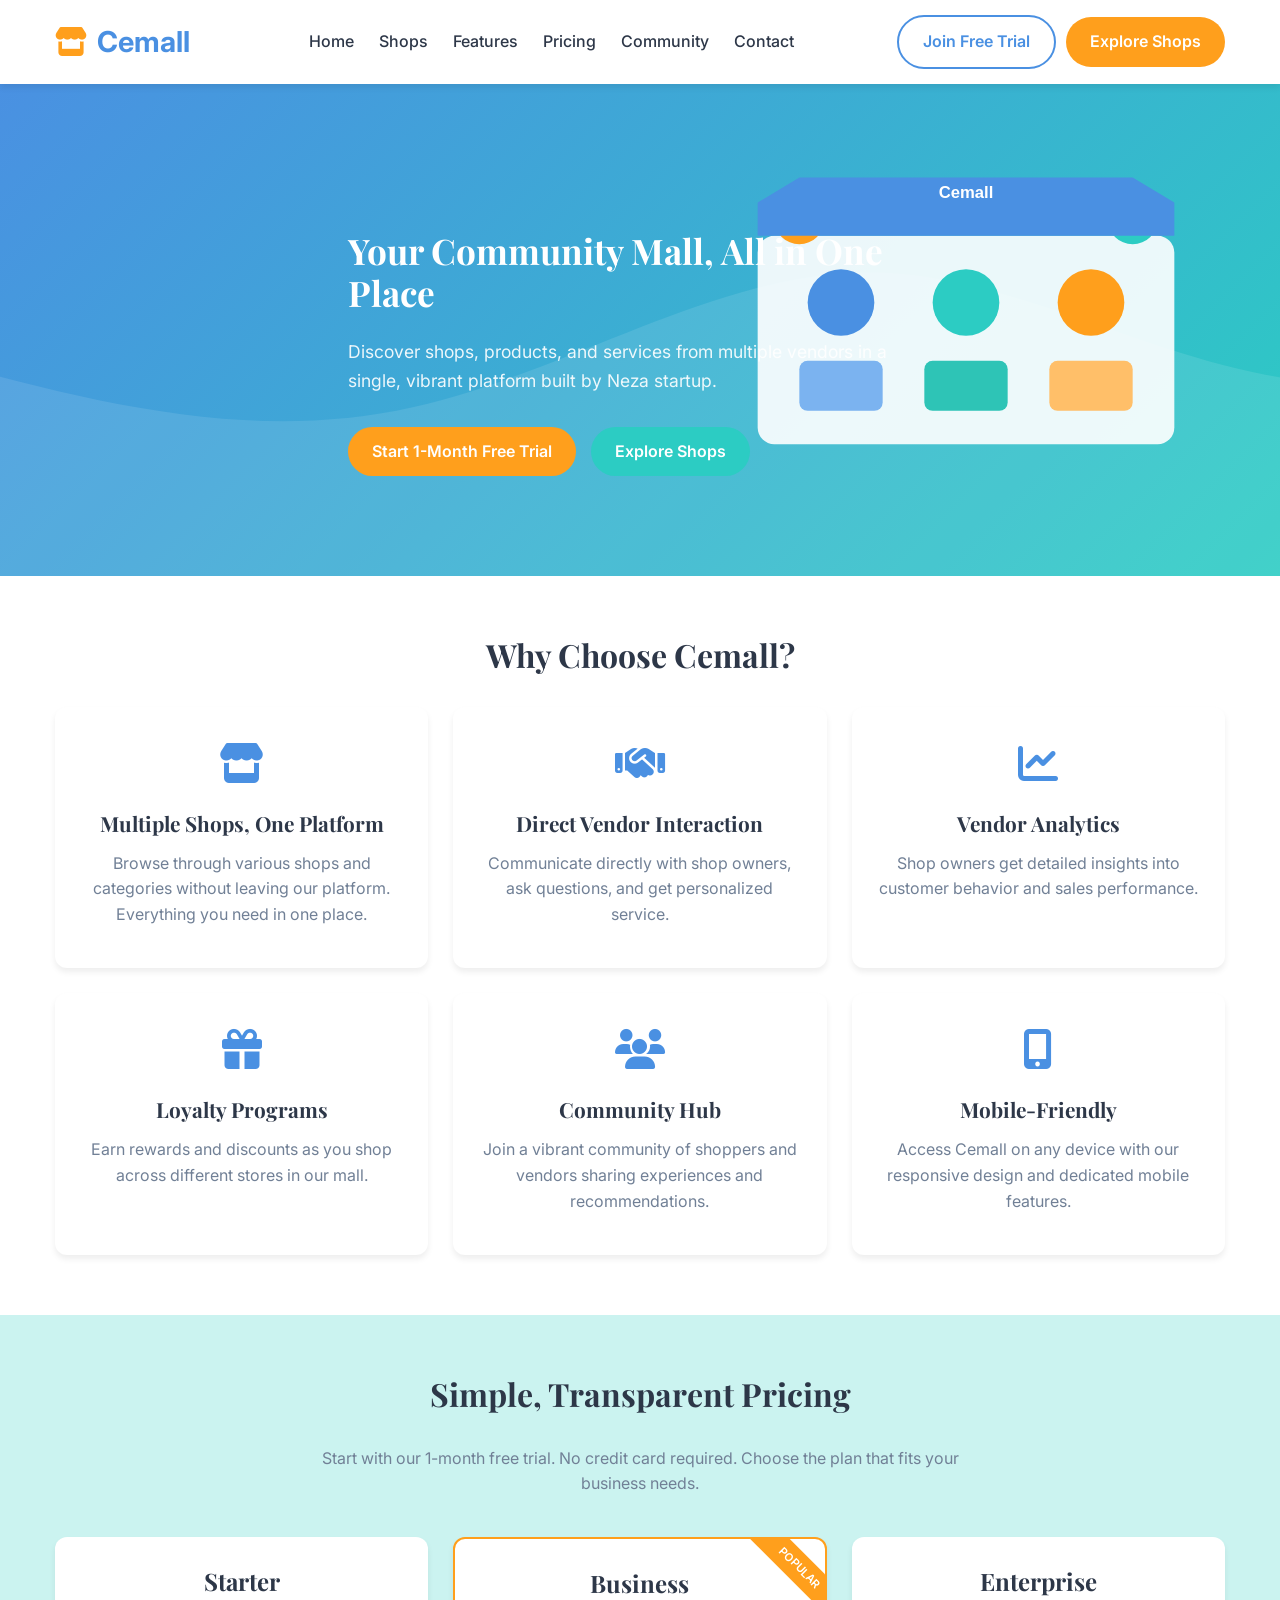
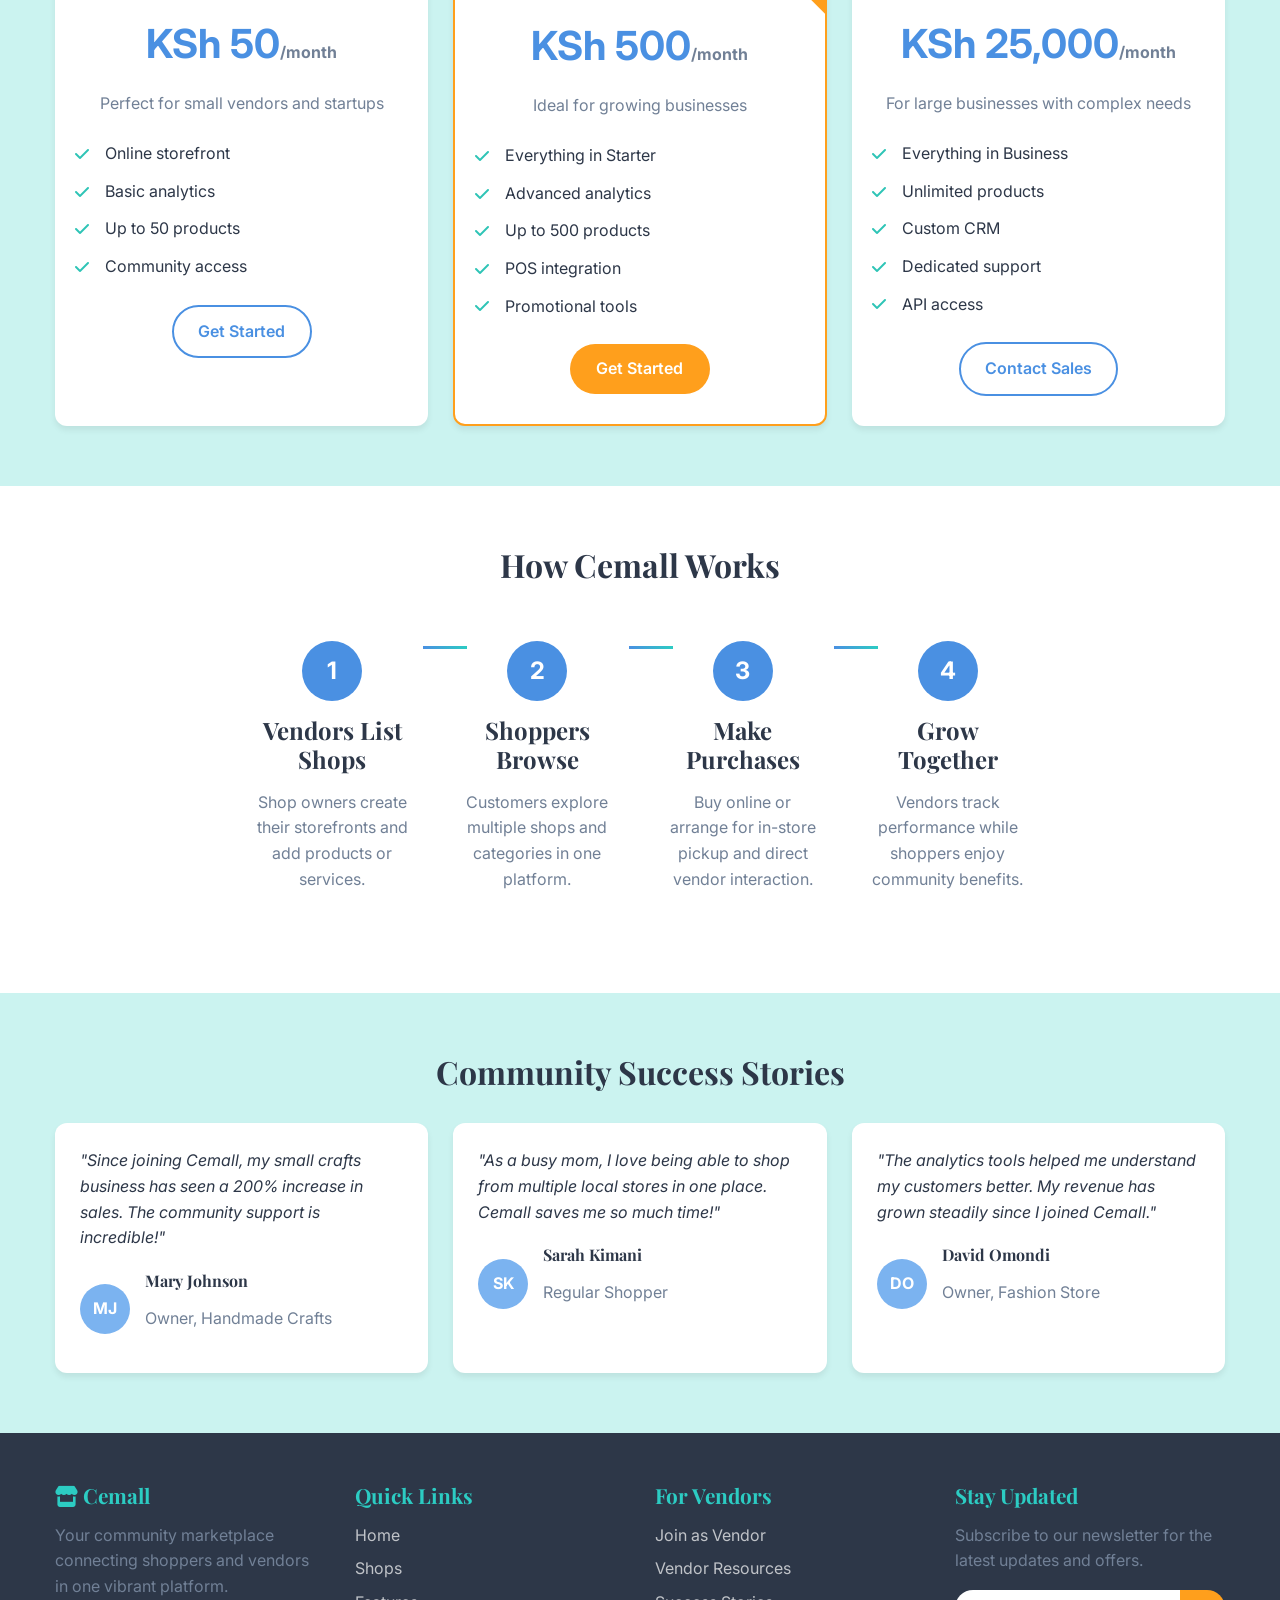
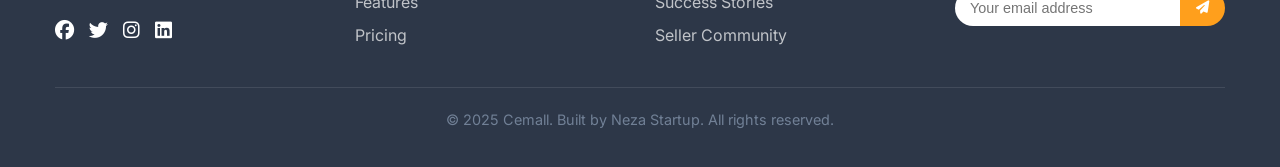
==== commit f62d470b: "_" ====
--- a/index.html
+++ b/index.html
@@ -1127,7 +1127,7 @@
             </div>
             
             <div class="footer-bottom">
-                <p>&copy; 2023 Cemall. Built by Neza Startup. All rights reserved.</p>
+                <p>&copy; 2025 Cemall. Built by Neza Startup. All rights reserved.</p>
             </div>
         </div>
     </footer>
